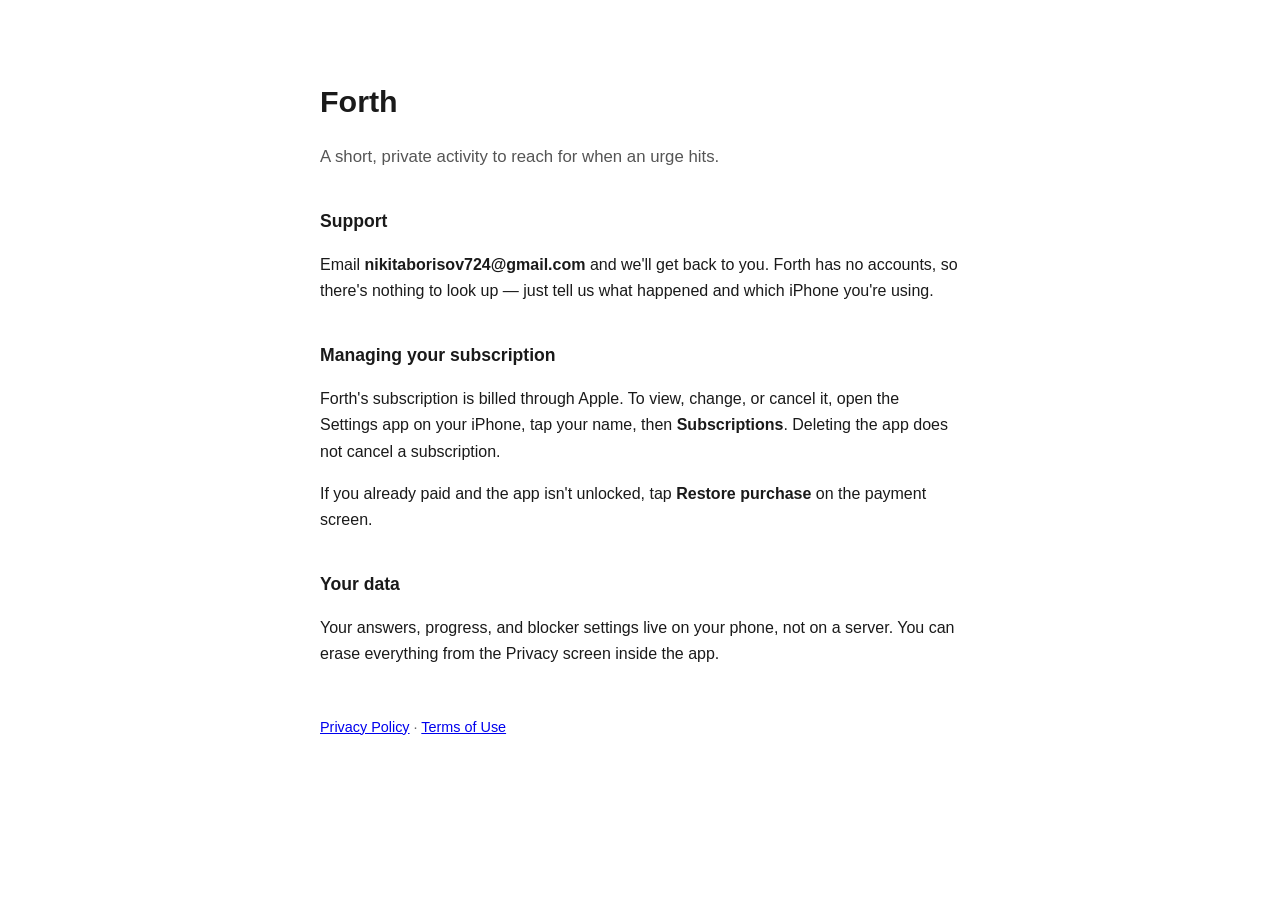
==== index.html @ 956f4c47 "Publish the Forth privacy policy, terms and support page" ====
<!doctype html>
<html lang="en">
<head>
<meta charset="utf-8">
<meta name="viewport" content="width=device-width, initial-scale=1">
<title>Forth — Support</title>
<style>
  :root { color-scheme: light dark; }
  body {
    font: 16px/1.65 -apple-system, BlinkMacSystemFont, "Segoe UI", Roboto, sans-serif;
    max-width: 40rem; margin: 0 auto; padding: 3.5rem 1.25rem 5rem;
    color: #1a1a1a; background: #fff;
  }
  @media (prefers-color-scheme: dark) {
    body { color: #e8e8e8; background: #121212; }
    a { color: #8ab4f8; }
  }
  h1 { font-size: 1.9rem; margin-bottom: .5rem; }
  h2 { font-size: 1.1rem; margin-top: 2.25rem; }
  .lede { font-size: 1.05rem; color: #555; }
  @media (prefers-color-scheme: dark) { .lede { color: #aaa; } }
  ul { padding-left: 1.25rem; }
  li { margin: .4rem 0; }
  footer { margin-top: 3rem; font-size: .9rem; color: #666; }
</style>
</head>
<body>

<h1>Forth</h1>
<p class="lede">
  A short, private activity to reach for when an urge hits.
</p>

<h2>Support</h2>
<p>
  Email <strong>nikitaborisov724@gmail.com</strong> and we'll get back to you.
  Forth has no accounts, so there's nothing to look up — just tell us what
  happened and which iPhone you're using.
</p>

<h2>Managing your subscription</h2>
<p>
  Forth's subscription is billed through Apple. To view, change, or cancel it,
  open the Settings app on your iPhone, tap your name, then
  <strong>Subscriptions</strong>. Deleting the app does not cancel a
  subscription.
</p>
<p>
  If you already paid and the app isn't unlocked, tap
  <strong>Restore purchase</strong> on the payment screen.
</p>

<h2>Your data</h2>
<p>
  Your answers, progress, and blocker settings live on your phone, not on a
  server. You can erase everything from the Privacy screen inside the app.
</p>

<footer>
  <a href="./privacy.html">Privacy Policy</a> · <a href="./terms.html">Terms of Use</a>
</footer>

</body>
</html>
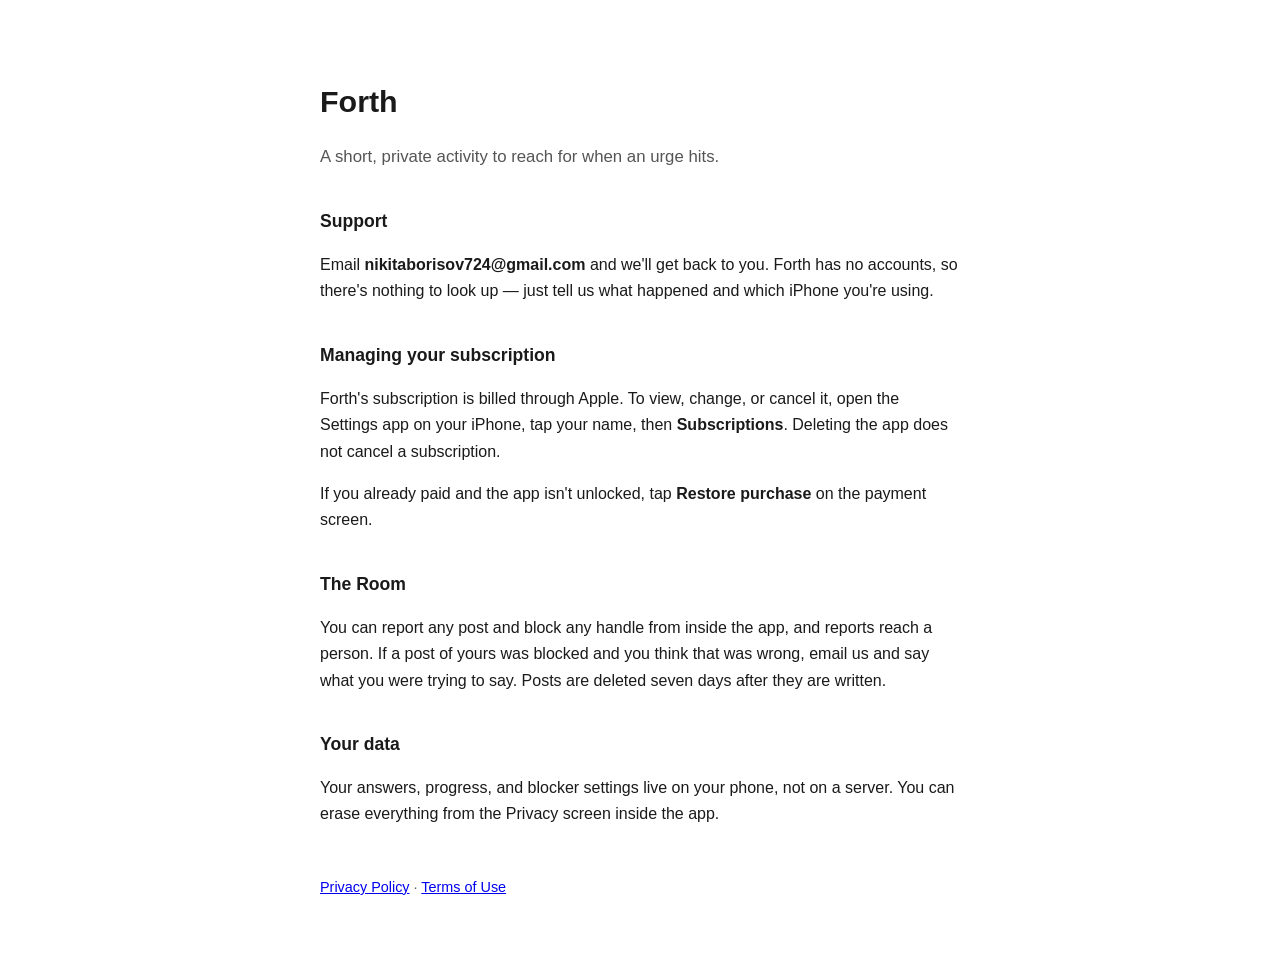
==== commit 29a722a9: "Cover The Room in the privacy policy, terms and support page" ====
--- a/index.html
+++ b/index.html
@@ -50,6 +50,14 @@
   <strong>Restore purchase</strong> on the payment screen.
 </p>
 
+<h2>The Room</h2>
+<p>
+  You can report any post and block any handle from inside the app, and reports
+  reach a person. If a post of yours was blocked and you think that was wrong,
+  email us and say what you were trying to say. Posts are deleted seven days
+  after they are written.
+</p>
+
 <h2>Your data</h2>
 <p>
   Your answers, progress, and blocker settings live on your phone, not on a
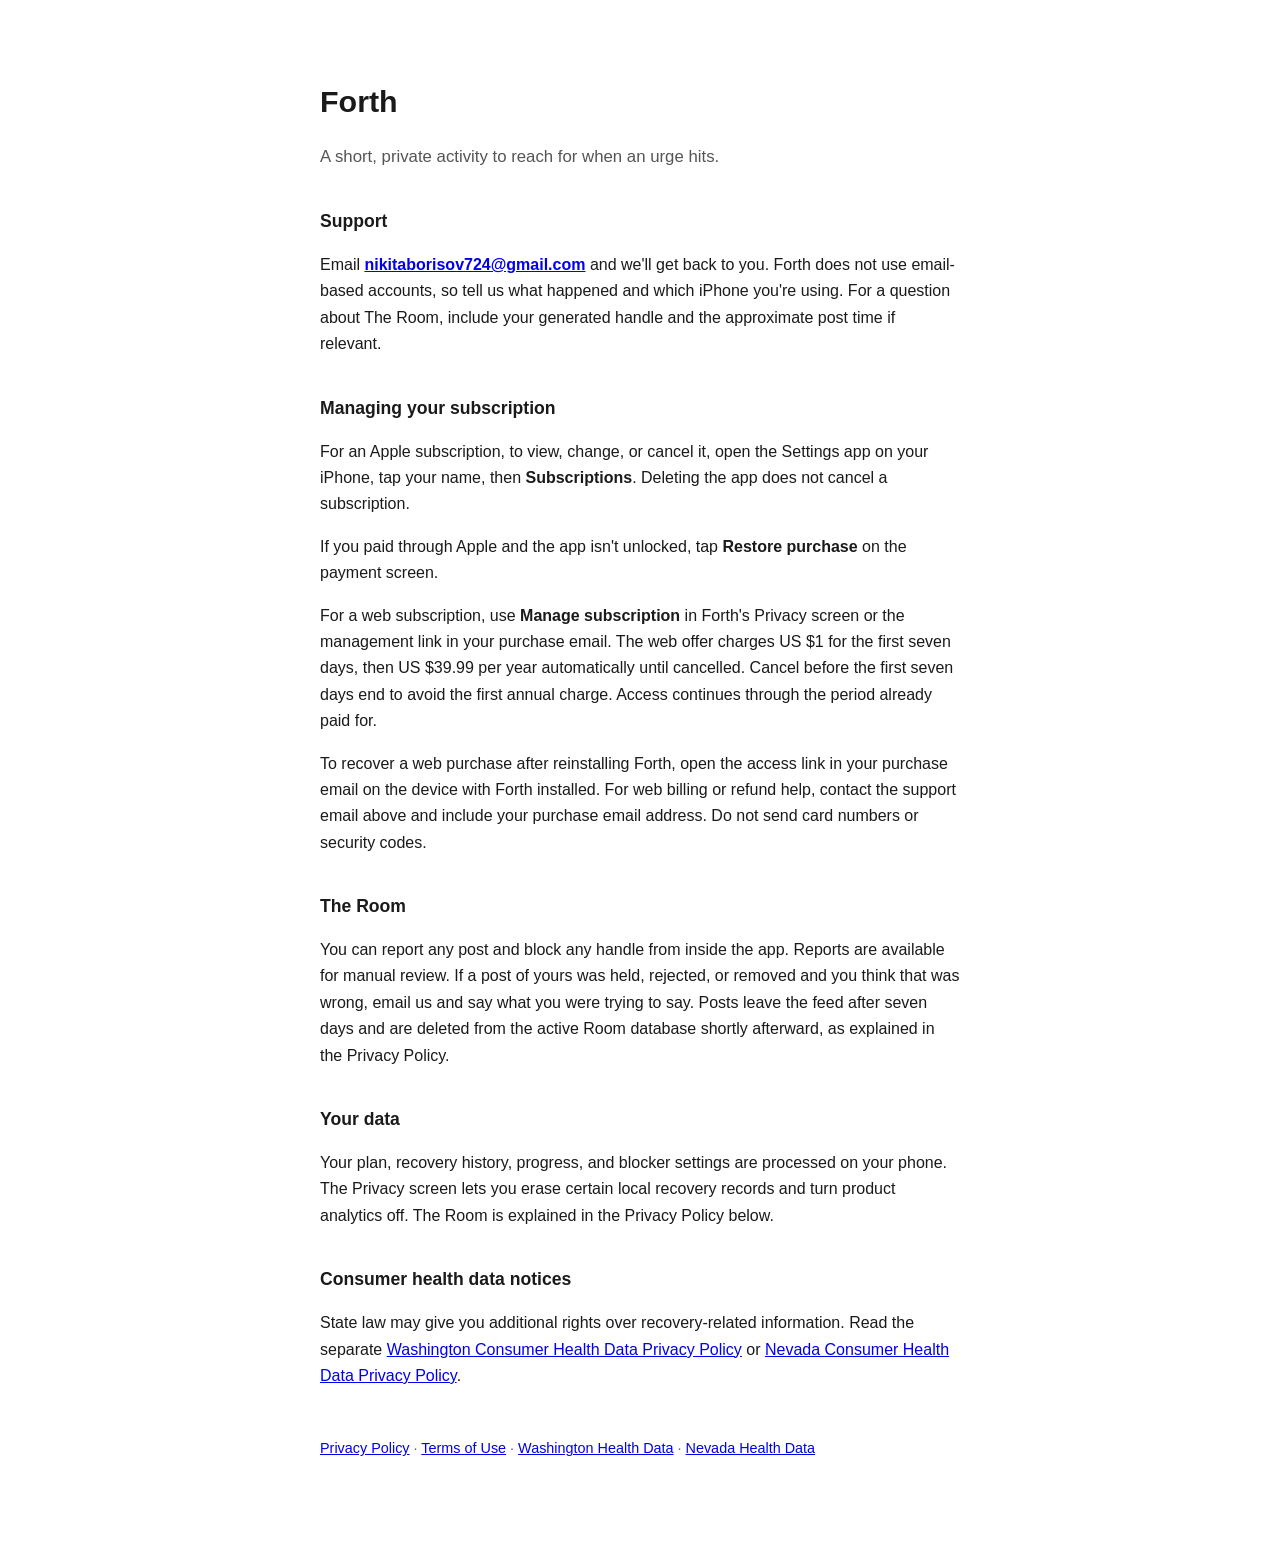
==== commit 655a4992: "Update Forth disclosures for web subscriptions and current privacy behavior" ====
--- a/index.html
+++ b/index.html
@@ -33,39 +33,68 @@
 
 <h2>Support</h2>
 <p>
-  Email <strong>nikitaborisov724@gmail.com</strong> and we'll get back to you.
-  Forth has no accounts, so there's nothing to look up — just tell us what
-  happened and which iPhone you're using.
+  Email <strong><a href="mailto:nikitaborisov724@gmail.com">nikitaborisov724@gmail.com</a></strong>
+  and we'll get back to you. Forth does not use email-based accounts, so tell us
+  what happened and which iPhone you're using. For a question about The Room,
+  include your generated handle and the approximate post time if relevant.
 </p>
 
 <h2>Managing your subscription</h2>
 <p>
-  Forth's subscription is billed through Apple. To view, change, or cancel it,
+  For an Apple subscription, to view, change, or cancel it,
   open the Settings app on your iPhone, tap your name, then
   <strong>Subscriptions</strong>. Deleting the app does not cancel a
   subscription.
 </p>
 <p>
-  If you already paid and the app isn't unlocked, tap
+  If you paid through Apple and the app isn't unlocked, tap
   <strong>Restore purchase</strong> on the payment screen.
+</p>
+<p>
+  For a web subscription, use <strong>Manage subscription</strong> in Forth's
+  Privacy screen or the management link in your purchase email. The web offer
+  charges US $1 for the first seven days, then US $39.99 per year automatically
+  until cancelled. Cancel before the first seven days end to avoid the first
+  annual charge. Access continues through the period already paid for.
+</p>
+<p>
+  To recover a web purchase after reinstalling Forth, open the access link in
+  your purchase email on the device with Forth installed. For web billing or
+  refund help, contact the support email above and include your purchase email
+  address. Do not send card numbers or security codes.
 </p>
 
 <h2>The Room</h2>
 <p>
-  You can report any post and block any handle from inside the app, and reports
-  reach a person. If a post of yours was blocked and you think that was wrong,
-  email us and say what you were trying to say. Posts are deleted seven days
-  after they are written.
+  You can report any post and block any handle from inside the app. Reports are
+  available for manual review. If a post of yours was held, rejected, or removed
+  and you think that was wrong, email us and say what you were trying to say.
+  Posts leave the feed after seven days and are deleted from the active Room
+  database shortly afterward, as explained in the Privacy Policy.
 </p>
 
 <h2>Your data</h2>
 <p>
-  Your answers, progress, and blocker settings live on your phone, not on a
-  server. You can erase everything from the Privacy screen inside the app.
+  Your plan, recovery history, progress, and blocker settings are processed on
+  your phone. The Privacy screen lets you erase certain local recovery records
+  and turn product analytics off. The Room is explained in the Privacy Policy
+  below.
+</p>
+
+<h2>Consumer health data notices</h2>
+<p>
+  State law may give you additional rights over recovery-related information.
+  Read the separate
+  <a href="./washington-consumer-health-data.html">Washington Consumer Health Data Privacy Policy</a>
+  or
+  <a href="./nevada-consumer-health-data.html">Nevada Consumer Health Data Privacy Policy</a>.
 </p>
 
 <footer>
-  <a href="./privacy.html">Privacy Policy</a> · <a href="./terms.html">Terms of Use</a>
+  <a href="./privacy.html">Privacy Policy</a> ·
+  <a href="./terms.html">Terms of Use</a> ·
+  <a href="./washington-consumer-health-data.html">Washington Health Data</a> ·
+  <a href="./nevada-consumer-health-data.html">Nevada Health Data</a>
 </footer>
 
 </body>
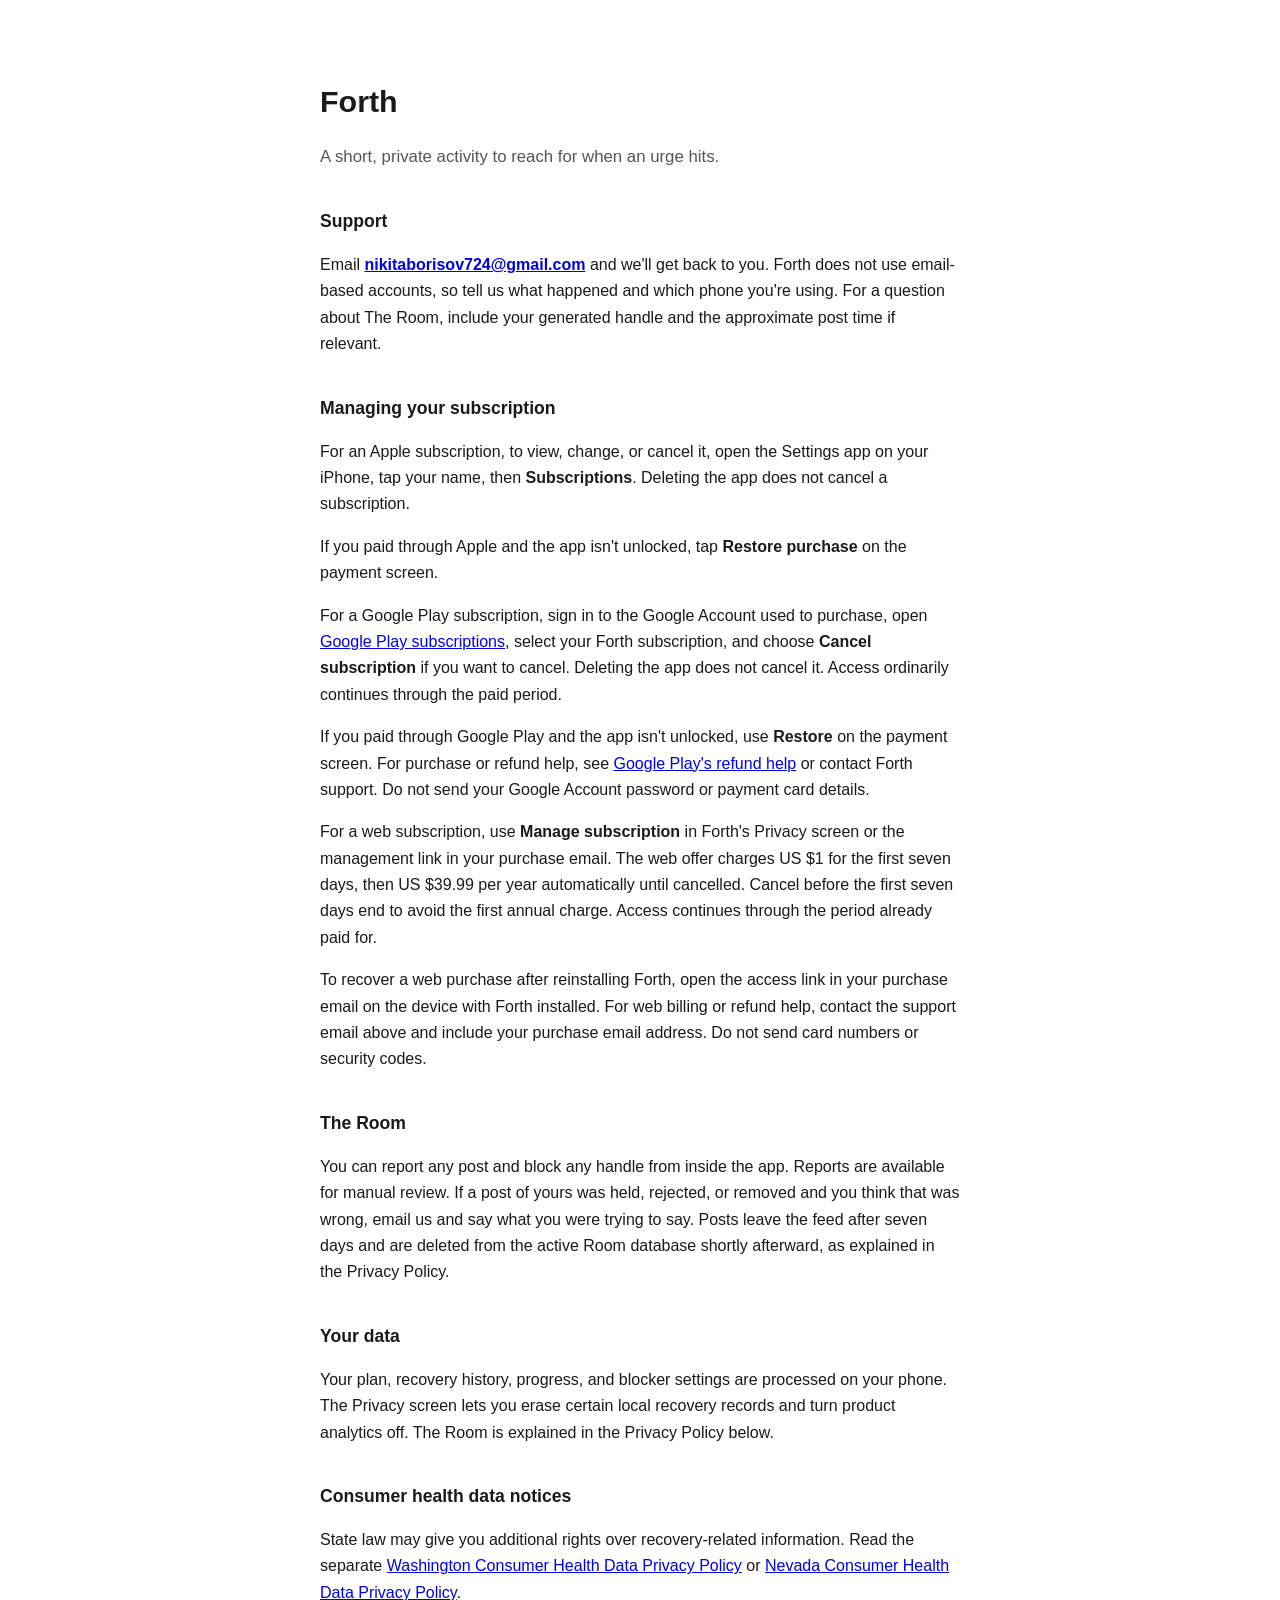
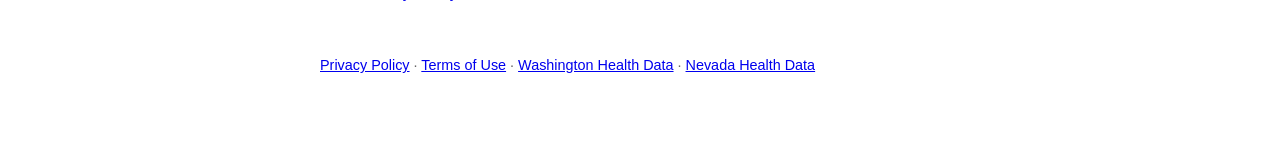
==== commit c085bf0d: "Document Android privacy, billing and support" ====
--- a/index.html
+++ b/index.html
@@ -35,7 +35,7 @@
 <p>
   Email <strong><a href="mailto:nikitaborisov724@gmail.com">nikitaborisov724@gmail.com</a></strong>
   and we'll get back to you. Forth does not use email-based accounts, so tell us
-  what happened and which iPhone you're using. For a question about The Room,
+  what happened and which phone you're using. For a question about The Room,
   include your generated handle and the approximate post time if relevant.
 </p>
 
@@ -49,6 +49,20 @@
 <p>
   If you paid through Apple and the app isn't unlocked, tap
   <strong>Restore purchase</strong> on the payment screen.
+</p>
+<p>
+  For a Google Play subscription, sign in to the Google Account used to purchase,
+  open <a href="https://play.google.com/store/account/subscriptions">Google Play subscriptions</a>,
+  select your Forth subscription, and choose <strong>Cancel subscription</strong> if you want to
+  cancel. Deleting the app does not cancel it. Access ordinarily continues
+  through the paid period.
+</p>
+<p>
+  If you paid through Google Play and the app isn't unlocked, use
+  <strong>Restore</strong> on the payment screen. For purchase or refund
+  help, see <a href="https://support.google.com/googleplay/answer/2479637">Google Play's refund help</a>
+  or contact Forth support. Do not send your Google Account password or payment
+  card details.
 </p>
 <p>
   For a web subscription, use <strong>Manage subscription</strong> in Forth's
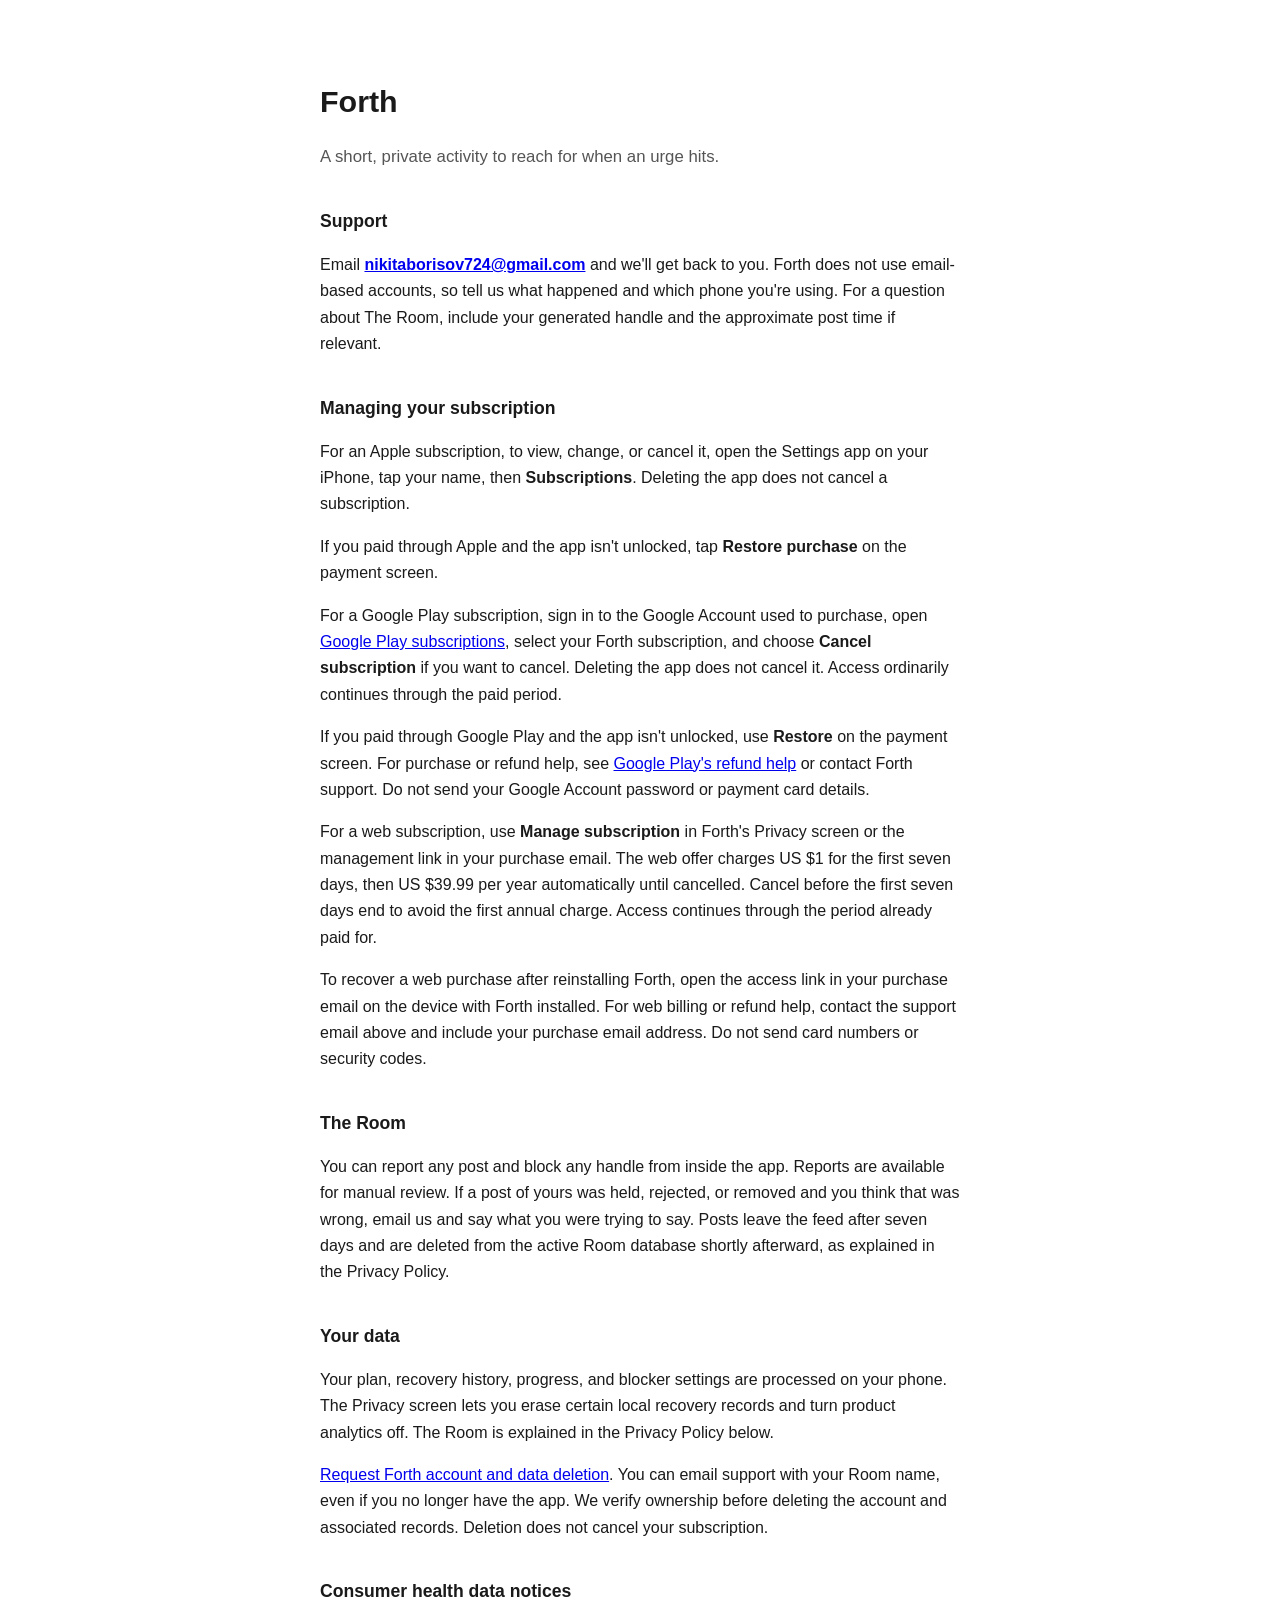
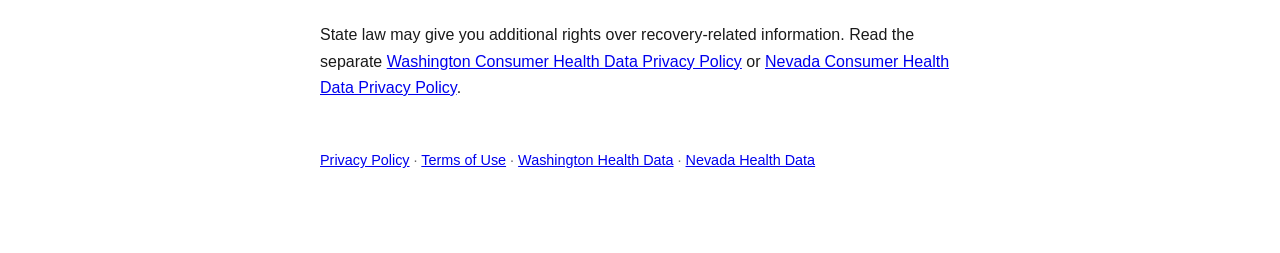
==== commit 35067266: "Add account and data deletion request instructions" ====
--- a/index.html
+++ b/index.html
@@ -94,6 +94,12 @@
   and turn product analytics off. The Room is explained in the Privacy Policy
   below.
 </p>
+<p>
+  <a href="./privacy.html#delete-account">Request Forth account and data deletion</a>.
+  You can email support with your Room name, even if you no longer have the app.
+  We verify ownership before deleting the account and associated records.
+  Deletion does not cancel your subscription.
+</p>
 
 <h2>Consumer health data notices</h2>
 <p>
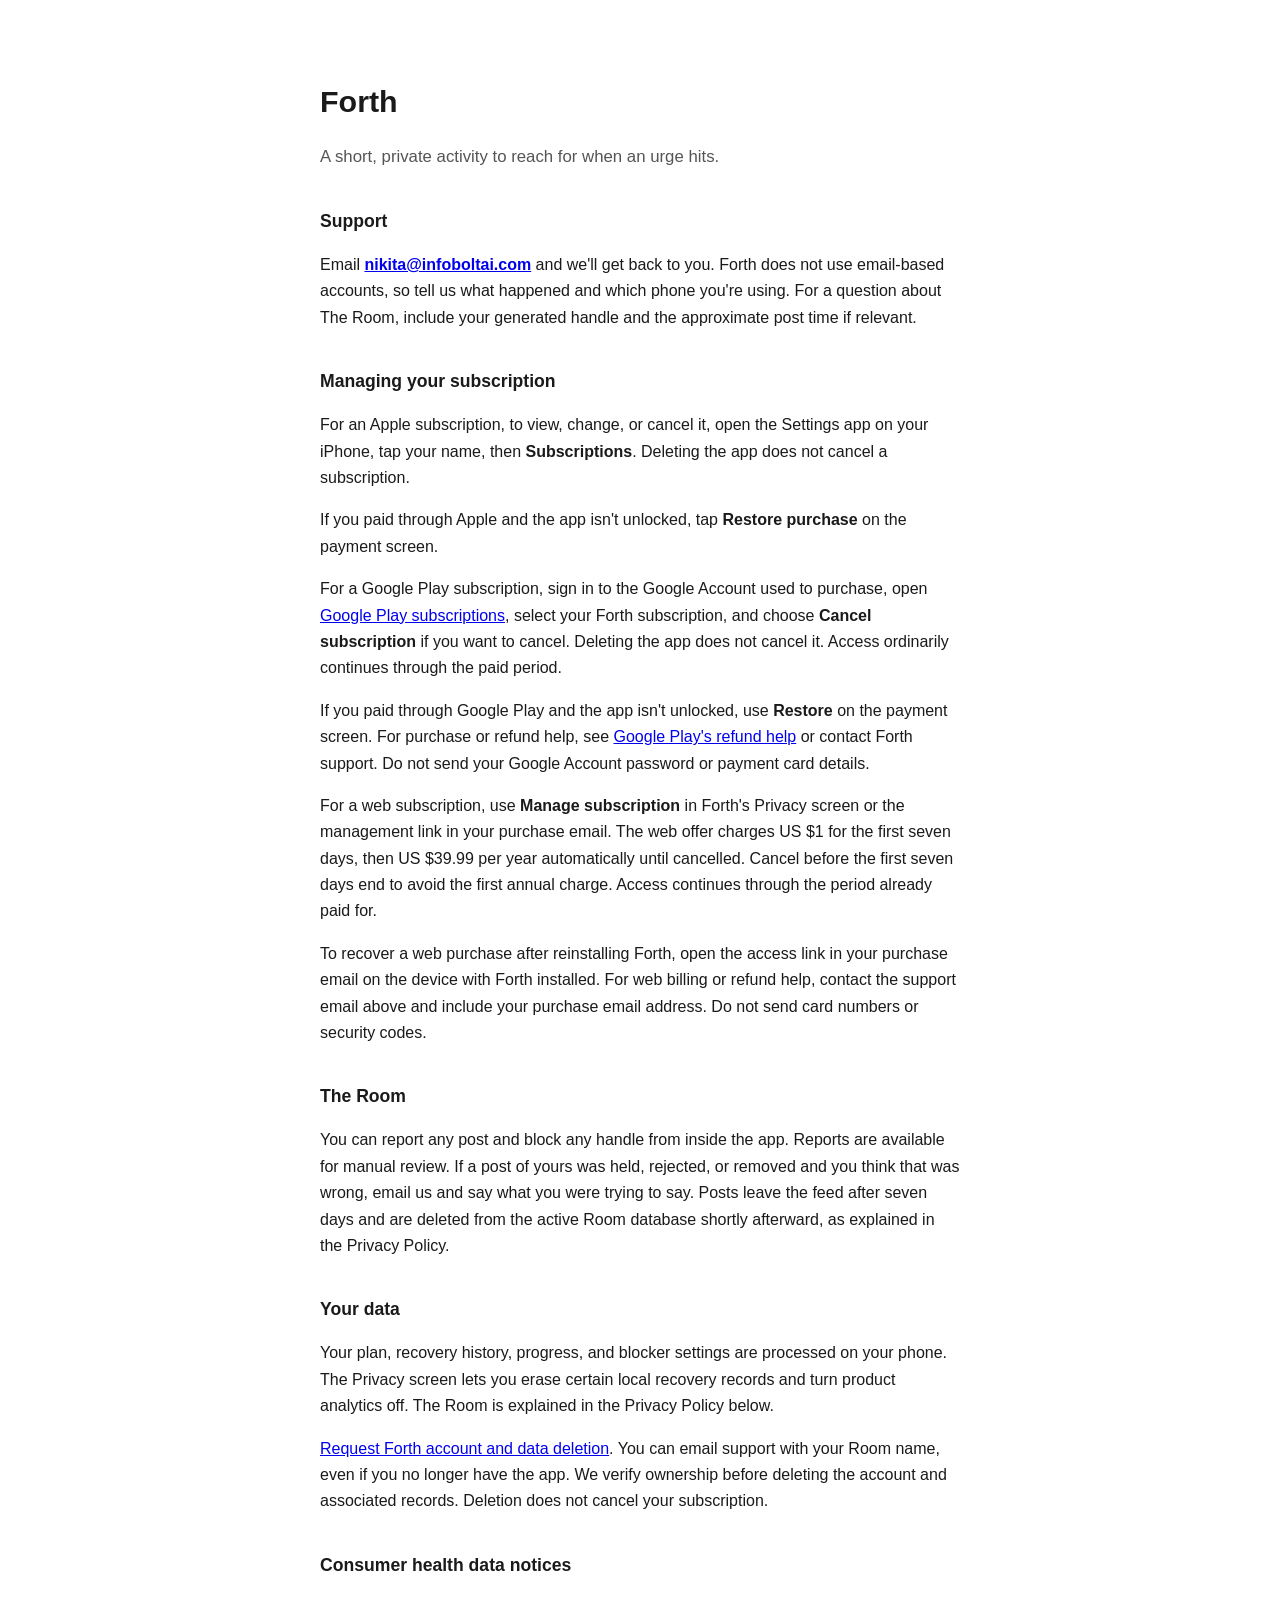
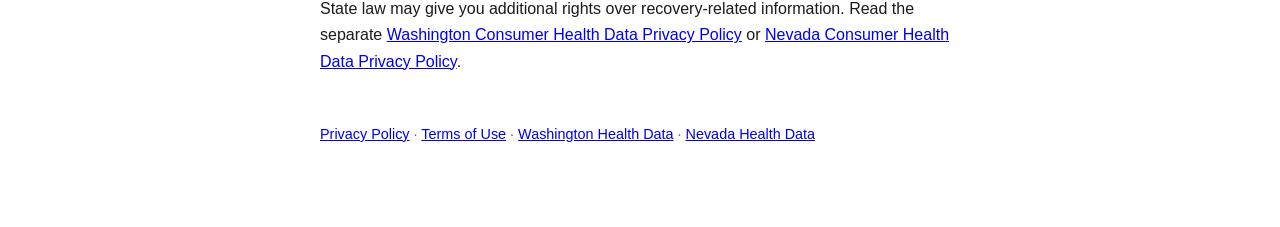
==== commit 992d0551: "Privacy pages cover bug reports sent from the app; contact address is nikita@infoboltai.com Co-Autho" ====
--- a/index.html
+++ b/index.html
@@ -33,7 +33,7 @@
 
 <h2>Support</h2>
 <p>
-  Email <strong><a href="mailto:nikitaborisov724@gmail.com">nikitaborisov724@gmail.com</a></strong>
+  Email <strong><a href="mailto:nikita@infoboltai.com">nikita@infoboltai.com</a></strong>
   and we'll get back to you. Forth does not use email-based accounts, so tell us
   what happened and which phone you're using. For a question about The Room,
   include your generated handle and the approximate post time if relevant.
